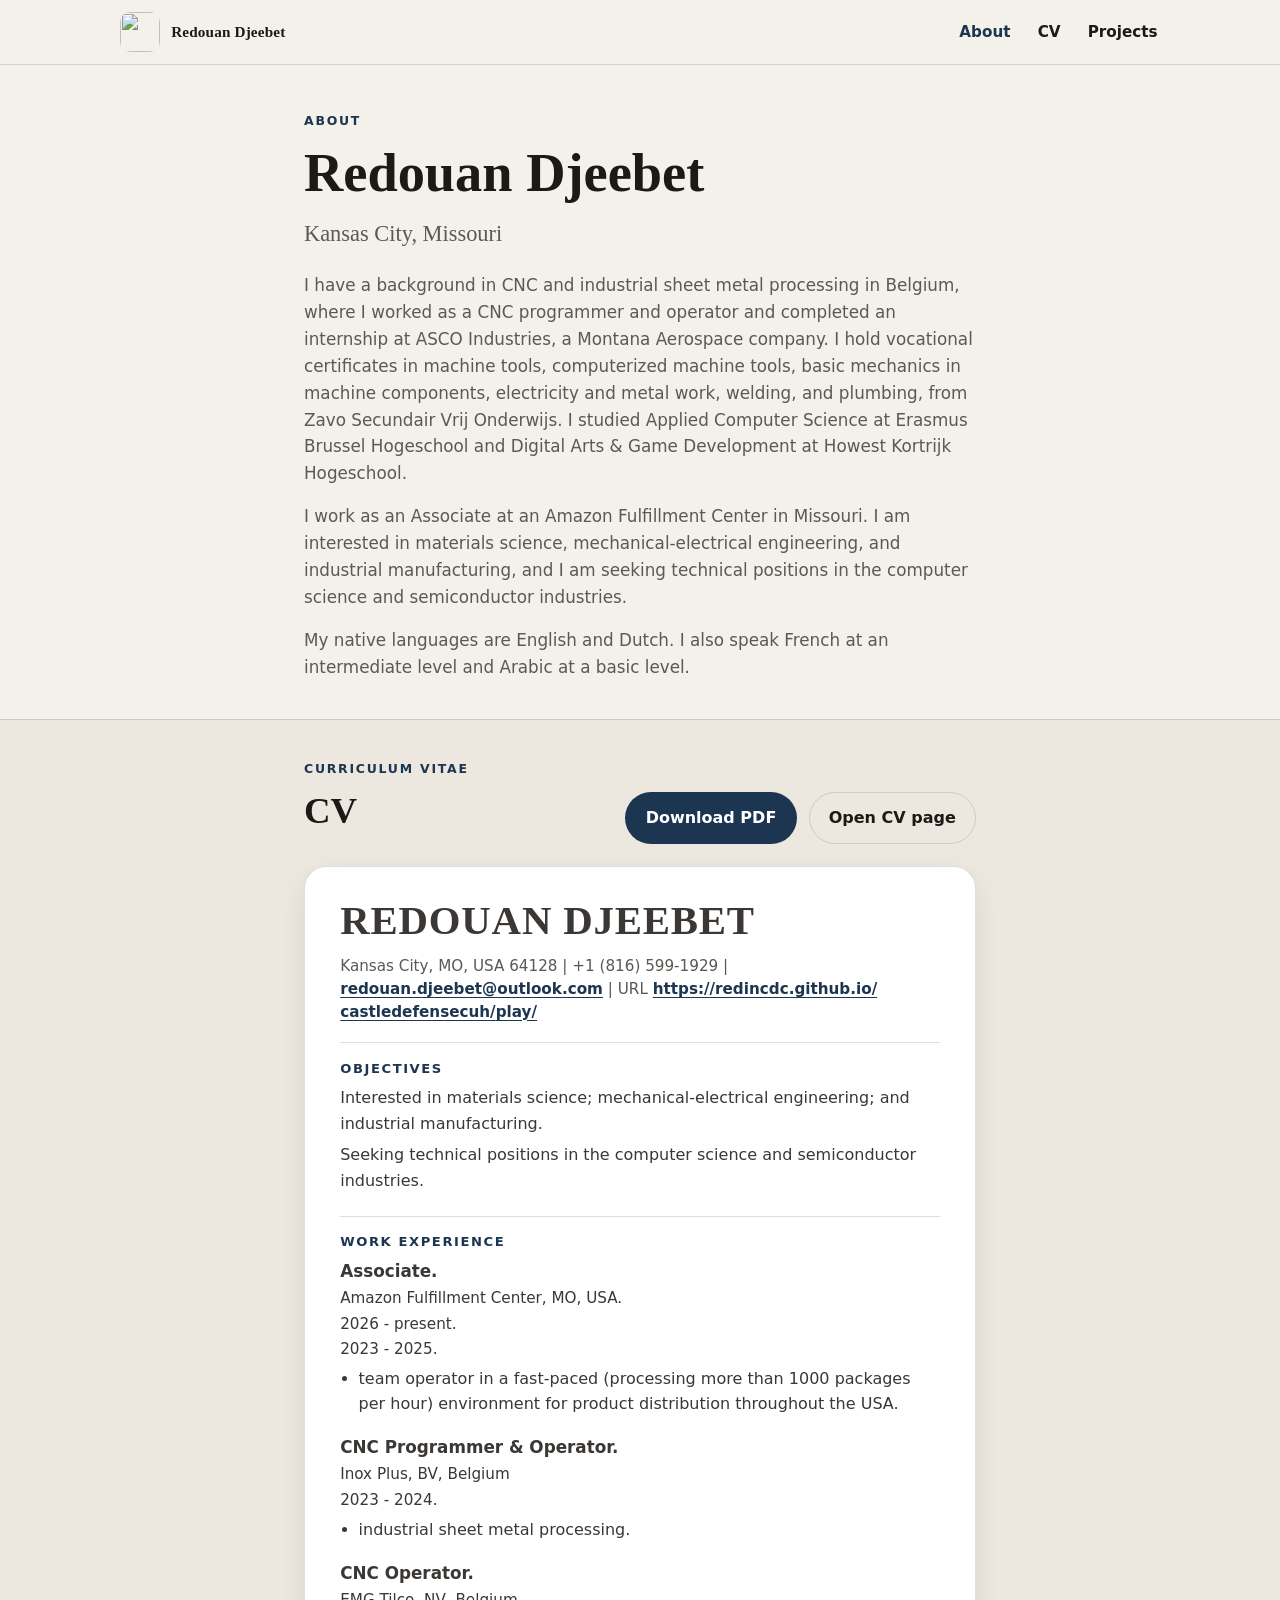
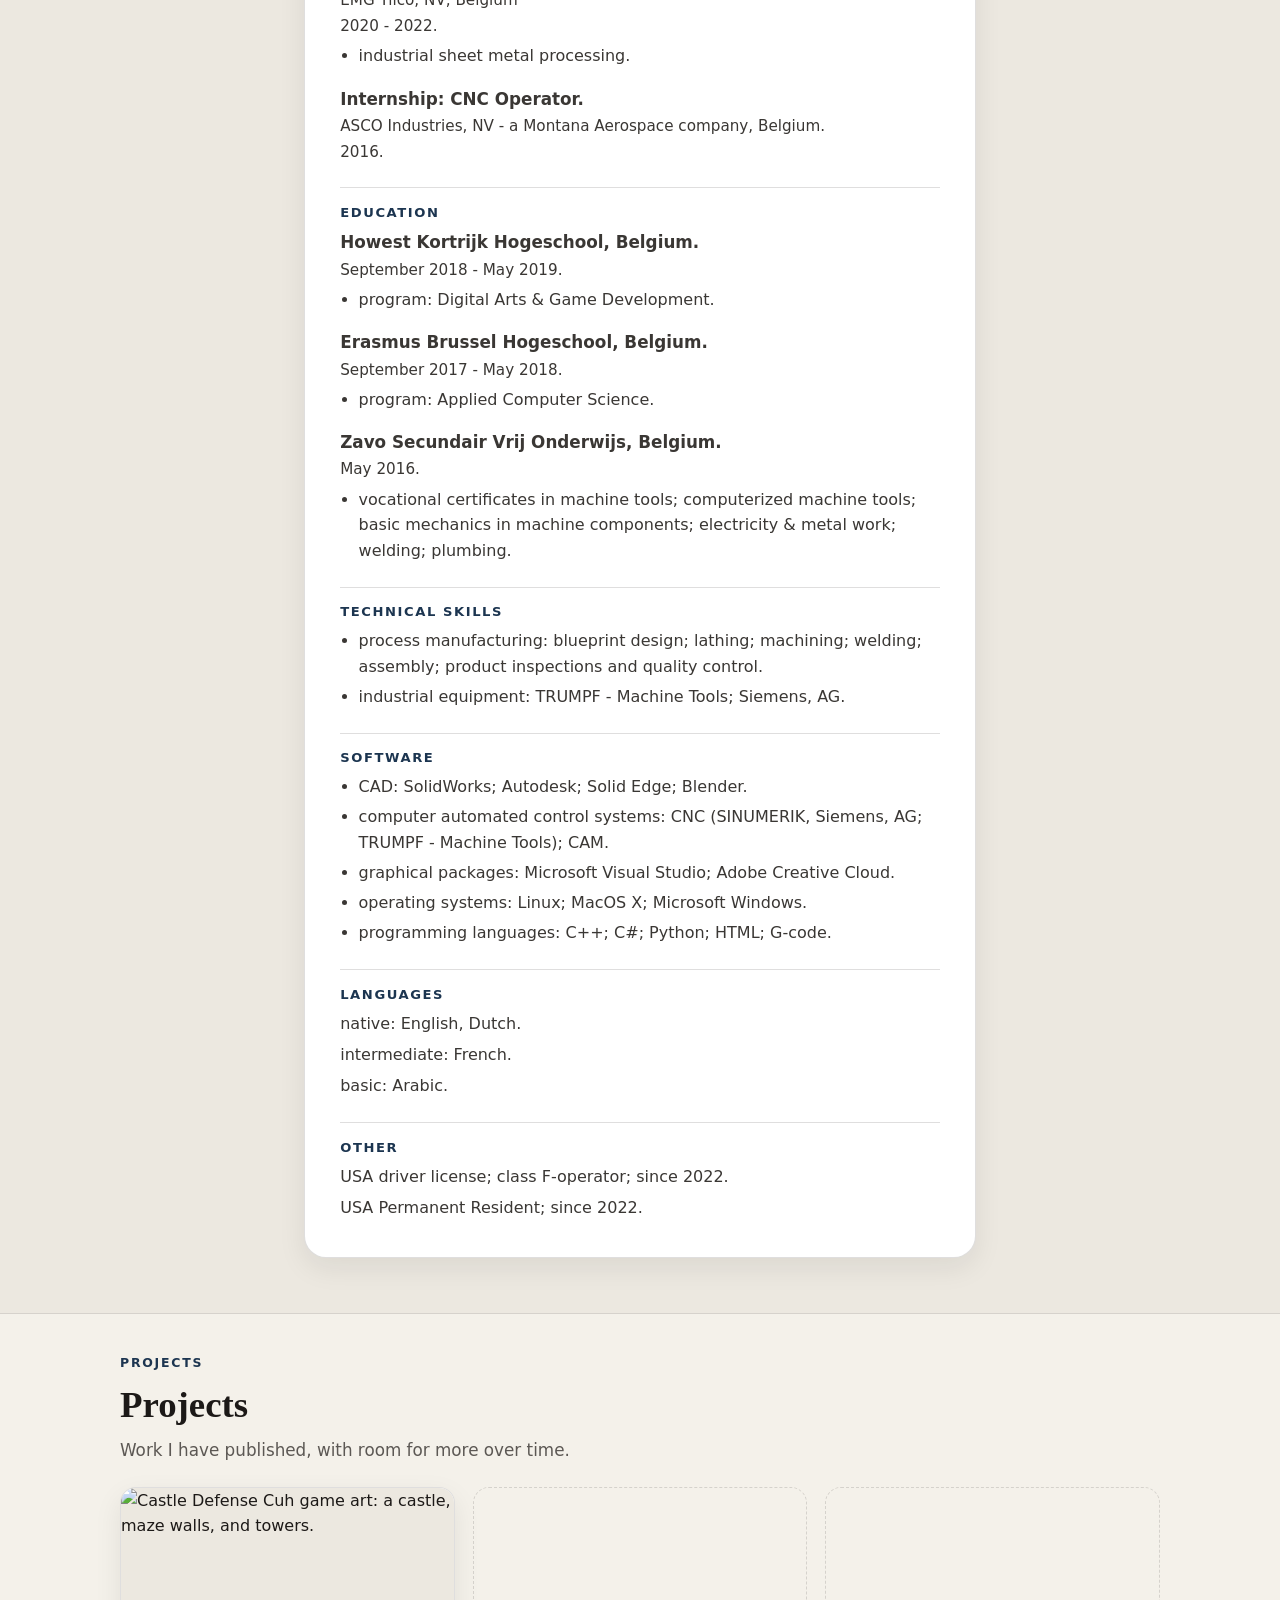
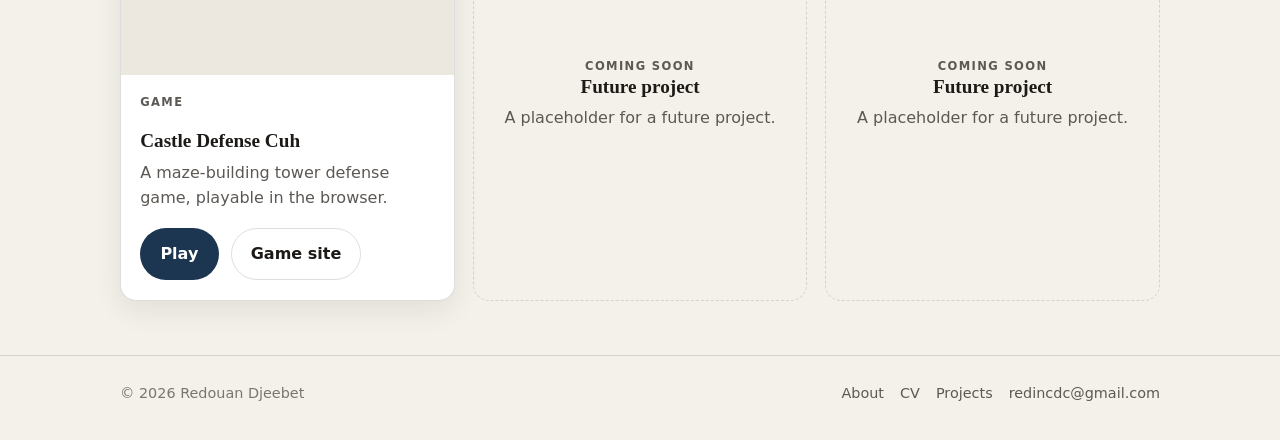
==== index.html @ 06bce322 "Add files via upload" ====
<!DOCTYPE html>
<html lang="en">
<head>
  <meta charset="utf-8">
  <meta name="viewport" content="width=device-width, initial-scale=1, viewport-fit=cover">
  <title>Redouan Djeebet</title>
  <meta name="description" content="The personal site of Redouan Djeebet — about, CV, and projects.">
  <meta name="theme-color" content="#f4f1ea">
  <link rel="icon" href="/favicon.ico" sizes="any">
  <link rel="icon" type="image/png" sizes="32x32" href="/favicon-32.png">
  <link rel="apple-touch-icon" href="/apple-touch-icon.png">
  <meta property="og:title" content="Redouan Djeebet">
  <meta property="og:description" content="The personal site of Redouan Djeebet — about, CV, and projects.">
  <meta property="og:image" content="/assets/og.png">
  <meta property="og:type" content="website">
  <link rel="stylesheet" href="/style.css">
</head>
<body>
  <a class="skip" href="#main">Skip to content</a>
  <header class="site-header">
    <div class="wrap header-inner">
      <a class="brand" href="/">
        <img src="/assets/logo.png" width="40" height="40" alt="">
        <span class="brand-name">Redouan Djeebet</span>
      </a>
      <input type="checkbox" id="nav-toggle" class="nav-toggle" hidden>
      <label for="nav-toggle" class="nav-toggle-btn" aria-label="Menu">Menu</label>
      <nav class="nav" aria-label="Primary">
        <a href="/#about" aria-current="page">About</a>
        <a href="/#cv">CV</a>
        <a href="/projects/">Projects</a>
      </nav>
    </div>
  </header>

  <main id="main">
    <section class="about" id="about">
      <div class="narrow">
        <p class="eyebrow">About</p>
        <h1>Redouan Djeebet</h1>
        <p class="lede">Kansas City, Missouri</p>
        <div class="bio">
          <p>I have a background in CNC and industrial sheet metal processing in Belgium, where I worked as a CNC programmer and operator and completed an internship at ASCO Industries, a Montana Aerospace company. I hold vocational certificates in machine tools, computerized machine tools, basic mechanics in machine components, electricity and metal work, welding, and plumbing, from Zavo Secundair Vrij Onderwijs. I studied Applied Computer Science at Erasmus Brussel Hogeschool and Digital Arts &amp; Game Development at Howest Kortrijk Hogeschool.</p>
          <p>I work as an Associate at an Amazon Fulfillment Center in Missouri. I am interested in materials science, mechanical-electrical engineering, and industrial manufacturing, and I am seeking technical positions in the computer science and semiconductor industries.</p>
          <p>My native languages are English and Dutch. I also speak French at an intermediate level and Arabic at a basic level.</p>
        </div>
      </div>
    </section>

    <section class="cv-home" id="cv">
      <div class="wrap">
        <div class="cv-toolbar">
          <div>
            <p class="eyebrow">Curriculum vitae</p>
            <h2>CV</h2>
          </div>
          <div class="cta-row">
            <a class="btn btn-primary cv-download" href="/cv/Redouan-Djeebet-CV.pdf" download="Redouan-Djeebet-CV.pdf">Download PDF</a>
            <a class="btn btn-ghost" href="/cv/">Open CV page</a>
          </div>
        </div>
        <article class="cv-panel">
                <p class="cv-name">REDOUAN DJEEBET</p>

                <!-- CONTACT: swap this whole #cv-contact block if Red wants only redincdc@gmail.com shown. -->
                <div id="cv-contact">
                  <p>Kansas City, MO, USA 64128 | +1 (816) 599-1929 | <a href="mailto:redouan.djeebet@outlook.com">redouan.djeebet@outlook.com</a> | URL <a href="https://redincdc.github.io/castledefensecuh/play/">https://redincdc.github.io/<wbr>castledefensecuh/<wbr>play/</a></p>
                </div>

                
                <section class="cv-section">
                <h2>Objectives</h2>
                
                <div class="cv-lines">
                  <p>Interested in materials science; mechanical-electrical engineering; and industrial manufacturing.</p>
                  <p>Seeking technical positions in the computer science and semiconductor industries.</p>
                </div>
                </section>

                <section class="cv-section">
                <h2>Work Experience</h2>
                

                <div class="job">
                  <p class="job-title">Associate.</p>
                  <p class="job-place">Amazon Fulfillment Center, MO, USA.</p>
                  <p class="job-dates">2026 - present.
        2023 - 2025.</p>
                  <ul>
                    <li>team operator in a fast-paced (processing more than 1000 packages per hour) environment for product distribution throughout the USA.</li>
                  </ul>
                </div>

                <div class="job">
                  <p class="job-title">CNC Programmer &amp; Operator.</p>
                  <p class="job-place">Inox Plus, BV, Belgium</p>
                  <p class="job-dates">2023 - 2024.</p>
                  <ul>
                    <li>industrial sheet metal processing.</li>
                  </ul>
                </div>

                <div class="job">
                  <p class="job-title">CNC Operator.</p>
                  <p class="job-place">EMG Tilco, NV, Belgium</p>
                  <p class="job-dates">2020 - 2022.</p>
                  <ul>
                    <li>industrial sheet metal processing.</li>
                  </ul>
                </div>

                <div class="job">
                  <p class="job-title">Internship: CNC Operator.</p>
                  <p class="job-place">ASCO Industries, NV - a Montana Aerospace company, Belgium.</p>
                  <p class="job-dates">2016.</p>
                </div>
                </section>

                <section class="cv-section cv-keep">
                <h2>Education</h2>
                

                <div class="job">
                  <p class="job-title">Howest Kortrijk Hogeschool, Belgium.</p>
                  <p class="job-dates">September 2018 - May 2019.</p>
                  <ul>
                    <li>program: Digital Arts &amp; Game Development.</li>
                  </ul>
                </div>

                <div class="job">
                  <p class="job-title">Erasmus Brussel Hogeschool, Belgium.</p>
                  <p class="job-dates">September 2017 - May 2018.</p>
                  <ul>
                    <li>program: Applied Computer Science.</li>
                  </ul>
                </div>

                <div class="job">
                  <p class="job-title">Zavo Secundair Vrij Onderwijs, Belgium.</p>
                  <p class="job-dates">May 2016.</p>
                  <ul>
                    <li>vocational certificates in machine tools; computerized machine tools; basic mechanics in machine components; electricity &amp; metal work; welding; plumbing.</li>
                  </ul>
                </div>
                </section>

                <section class="cv-section">
                <h2>Technical Skills</h2>
                
                <ul>
                  <li>process manufacturing: blueprint design; lathing; machining; welding; assembly; product inspections and quality control.</li>
                  <li>industrial equipment: TRUMPF - Machine Tools; Siemens, AG.</li>
                </ul>
                </section>

                <section class="cv-section">
                <h2>Software</h2>
                
                <ul>
                  <li>CAD: SolidWorks; Autodesk; Solid Edge; Blender.</li>
                  <li>computer automated control systems: CNC (SINUMERIK, Siemens, AG; TRUMPF - Machine Tools); CAM.</li>
                  <li>graphical packages: Microsoft Visual Studio; Adobe Creative Cloud.</li>
                  <li>operating systems: Linux; MacOS X; Microsoft Windows.</li>
                  <li>programming languages: C++; C#; Python; HTML; G-code.</li>
                </ul>
                </section>

                <section class="cv-section">
                <h2>Languages</h2>
                
                <div class="cv-lines">
                  <p>native: English, Dutch.</p>
                  <p>intermediate: French.</p>
                  <p>basic: Arabic.</p>
                </div>
                </section>

                <section class="cv-section">
                <h2>Other</h2>
                
                <div class="cv-lines">
                  <p>USA driver license; class F-operator; since 2022.</p>
                  <p>USA Permanent Resident; since 2022.</p>
                </div>
                </section>
        </article>
      </div>
    </section>

    <section class="projects-band" id="projects">
      <div class="wrap">
        <p class="eyebrow">Projects</p>
        <h2>Projects</h2>
        <p class="section-intro">Work I have published, with room for more over time.</p>
        <div class="project-grid triple">
          <article class="project-card">
            <div class="project-media">
              <img src="/assets/cdc/og-preview.png" alt="Castle Defense Cuh game art: a castle, maze walls, and towers." width="1200" height="630">
            </div>
            <div class="project-body">
              <p class="project-kicker">Game</p>
              <h3>Castle Defense Cuh</h3>
              <p>A maze-building tower defense game, playable in the browser.</p>
              <div class="cta-row">
                <a class="btn btn-primary" href="/castledefensecuh/play/">Play</a>
                <a class="btn btn-ghost" href="/castledefensecuh/">Game site</a>
              </div>
            </div>
          </article>
          <article class="project-card placeholder">
            <p class="project-kicker">Coming soon</p>
            <h3>Future project</h3>
            <p>A placeholder for a future project.</p>
          </article>
          <article class="project-card placeholder">
            <p class="project-kicker">Coming soon</p>
            <h3>Future project</h3>
            <p>A placeholder for a future project.</p>
          </article>
        </div>
      </div>
    </section>
  </main>

  <footer class="site-footer">
    <div class="wrap footer-inner">
      <p>© 2026 Redouan Djeebet</p>
      <div class="footer-links">
        <a href="/#about">About</a>
        <a href="/#cv">CV</a>
        <a href="/projects/">Projects</a>
        <a href="mailto:redincdc@gmail.com">redincdc@gmail.com</a>
      </div>
    </div>
  </footer>
</body>
</html>
---- style.css ----
/* Redouan Djeebet — personal site
   Neutral, professional. No webfonts, no trackers, no third-party requests. */

:root {
  --bg: #f4f1ea;
  --bg-soft: #ece8e0;
  --panel: #ffffff;
  --ink: #1c1917;
  --muted: #5c5854;
  --faint: #7a756f;
  --accent: #1c3550;
  --accent-2: #15283c;
  --line: rgba(28, 25, 23, 0.14);
  --max: 1040px;
  --radius: 16px;
  --shadow: 0 10px 28px rgba(28, 25, 23, 0.08);
  --font: "Segoe UI", system-ui, -apple-system, Roboto, Ubuntu, Cantarell, "Noto Sans", sans-serif;
  --display: Georgia, "Palatino Linotype", Palatino, "Book Antiqua", "Times New Roman", serif;
}

*, *::before, *::after { box-sizing: border-box; }
html { scroll-behavior: smooth; color-scheme: light; }
@media (prefers-reduced-motion: reduce) {
  html { scroll-behavior: auto; }
  *, *::before, *::after { animation: none !important; transition: none !important; }
}

body {
  margin: 0;
  font-family: var(--font);
  background: var(--bg);
  color: var(--ink);
  line-height: 1.6;
  -webkit-font-smoothing: antialiased;
  text-rendering: optimizeLegibility;
  padding-left: env(safe-area-inset-left);
  padding-right: env(safe-area-inset-right);
}

img { max-width: 100%; height: auto; display: block; }
a { color: var(--accent); text-underline-offset: 3px; }
a:hover { color: var(--accent-2); }
:focus-visible { outline: 2px solid var(--accent); outline-offset: 3px; }

.wrap {
  width: min(100% - 2rem, var(--max));
  margin-inline: auto;
}
.narrow { width: min(100% - 2rem, 42rem); margin-inline: auto; }

/* ----- header ----- */
.site-header {
  position: sticky;
  top: 0;
  z-index: 40;
  background: color-mix(in srgb, var(--bg) 88%, transparent);
  backdrop-filter: blur(12px);
  border-bottom: 1px solid var(--line);
  padding-top: env(safe-area-inset-top);
}
.header-inner {
  display: flex;
  align-items: center;
  justify-content: space-between;
  gap: 1rem;
  min-height: 4rem;
}
.brand {
  display: flex;
  align-items: center;
  gap: 0.7rem;
  color: inherit;
  text-decoration: none;
  font-weight: 700;
  letter-spacing: 0.01em;
}
.brand img {
  width: 40px;
  height: 40px;
  border-radius: 10px;
}
.brand-name { font-size: 0.95rem; font-family: var(--display); font-weight: 700; }

.nav-toggle { display: none; }
.nav-toggle-btn {
  display: none;
  align-items: center;
  justify-content: center;
  background: var(--panel);
  color: var(--ink);
  border: 1px solid var(--line);
  border-radius: 10px;
  min-height: 44px;
  min-width: 44px;
  padding: 0.45rem 0.75rem;
  font: inherit;
  font-weight: 600;
  cursor: pointer;
}
.nav {
  display: flex;
  gap: 0.2rem 1.4rem;
  align-items: center;
  flex-wrap: wrap;
}
.nav a {
  color: var(--ink);
  text-decoration: none;
  font-size: 0.95rem;
  font-weight: 600;
  padding: 0.45rem 0.15rem;
}
.nav a:hover,
.nav a[aria-current="page"] { color: var(--accent); }

@media (max-width: 760px) {
  .nav-toggle-btn { display: inline-flex; }
  .nav {
    display: none;
    position: absolute;
    left: 0; right: 0;
    top: 100%;
    flex-direction: column;
    align-items: stretch;
    gap: 0;
    background: var(--bg-soft);
    border-bottom: 1px solid var(--line);
    padding: 0.5rem 1rem 1rem;
  }
  .nav-toggle:checked ~ .nav { display: flex; }
  .nav a {
    padding: 0.85rem 0.2rem;
    border-bottom: 1px solid var(--line);
    min-height: 44px;
    display: flex;
    align-items: center;
  }
  .header-inner { position: relative; }
}

/* ----- typography ----- */
.eyebrow, .section-kicker {
  display: inline-block;
  font-size: 0.78rem;
  font-weight: 700;
  letter-spacing: 0.14em;
  text-transform: uppercase;
  color: var(--accent);
  margin: 0 0 0.7rem;
}
h1, h2 {
  font-family: var(--display);
  font-weight: 700;
  line-height: 1.15;
  margin: 0 0 0.7rem;
}
h1 { font-size: clamp(2.2rem, 6vw, 3.4rem); }
h2 { font-size: clamp(1.7rem, 4vw, 2.3rem); }
.lede {
  font-family: var(--display);
  font-size: clamp(1.15rem, 2.4vw, 1.4rem);
  color: var(--muted);
  margin: 0 0 1.3rem;
}
.bio p, .section-intro, .page-lead {
  color: var(--muted);
  font-size: 1.05rem;
  margin: 0 0 1rem;
  max-width: 42rem;
}
.bio p:last-child { margin-bottom: 0; }

.cta-row {
  display: flex;
  flex-wrap: wrap;
  gap: 0.75rem;
  margin: 0;
}
.btn {
  display: inline-flex;
  align-items: center;
  justify-content: center;
  gap: 0.45rem;
  font: inherit;
  font-weight: 700;
  text-decoration: none;
  border-radius: 999px;
  padding: 0.75rem 1.2rem;
  min-height: 44px;
  border: 1px solid transparent;
  cursor: pointer;
}
.btn-primary { background: var(--accent); color: #fff; }
.btn-primary:hover { background: var(--accent-2); color: #fff; }
.btn-ghost {
  background: transparent;
  color: var(--ink);
  border-color: var(--line);
}
.btn-ghost:hover { border-color: var(--accent); color: var(--accent); }

/* ----- sections ----- */
section { padding: 0; }
.about { padding: 2.6rem 0 2.4rem; }
.cv-home, .projects-band, .page-body { padding: 2.2rem 0 3.4rem; }
.cv-home {
  border-top: 1px solid var(--line);
  background: var(--bg-soft);
}
.projects-band { border-top: 1px solid var(--line); }

/* ----- project cards ----- */
.project-grid {
  display: grid;
  gap: 1.1rem;
  grid-template-columns: 1fr;
  margin-top: 1.4rem;
}
@media (min-width: 760px) {
  .project-grid { grid-template-columns: repeat(2, 1fr); }
  .project-grid.triple { grid-template-columns: repeat(3, 1fr); }
}
.project-card {
  background: var(--panel);
  border: 1px solid var(--line);
  border-radius: var(--radius);
  padding: 0;
  overflow: hidden;
  box-shadow: var(--shadow);
  display: flex;
  flex-direction: column;
  min-width: 0;
}
.project-media img {
  width: 100%;
  aspect-ratio: 16 / 9;
  object-fit: cover;
  background: var(--bg-soft);
}
.project-body { padding: 1.15rem 1.2rem 1.25rem; display: flex; flex-direction: column; flex: 1; }
.project-kicker {
  color: var(--accent);
  font-size: 0.72rem;
  font-weight: 700;
  letter-spacing: 0.12em;
  text-transform: uppercase;
  margin: 0 0 0.35rem;
}
.project-card h3 {
  margin: 0 0 0.45rem;
  font-size: 1.2rem;
  font-family: var(--display);
  line-height: 1.2;
}
.project-card p { margin: 0 0 1.1rem; color: var(--muted); }
.project-card .cta-row { margin-top: auto; }

.project-card.placeholder {
  border-style: dashed;
  background: transparent;
  box-shadow: none;
  min-height: 200px;
  justify-content: center;
  padding: 1.5rem 1.25rem;
  text-align: center;
}
.project-card.placeholder p { margin: 0; }

/* ----- CV ----- */
.cv-toolbar {
  display: flex;
  flex-wrap: wrap;
  align-items: flex-end;
  justify-content: space-between;
  gap: 1rem;
  margin: 0 auto 1.4rem;
  max-width: 42rem;
}
.cv-download { flex: 0 0 auto; }

.cv-panel {
  background: var(--panel);
  border: 1px solid var(--line);
  border-radius: 22px;
  padding: 1.5rem 1.25rem 1.8rem;
  box-shadow: var(--shadow);
  max-width: 42rem;
  margin-inline: auto;
}
@media (min-width: 700px) {
  .cv-panel { padding: 2rem 2.2rem 2.3rem; }
}

.cv-name {
  font-family: var(--display);
  font-size: clamp(1.85rem, 5vw, 2.55rem);
  font-weight: 700;
  letter-spacing: 0.02em;
  line-height: 1.1;
  margin: 0 0 0.7rem;
  color: var(--ink);
}

/* Single block — swap this whole #cv-contact region if Red wants only redincdc@gmail.com shown. */
#cv-contact {
  margin: 0 0 0.2rem;
  padding-bottom: 1.15rem;
  border-bottom: 1px solid var(--line);
}
#cv-contact p {
  margin: 0;
  color: var(--muted);
  font-size: 0.95rem;
  overflow-wrap: break-word;
  line-height: 1.5;
}
#cv-contact a { font-weight: 600; }

.cv-panel h2 {
  font-size: 0.82rem;
  letter-spacing: 0.12em;
  text-transform: uppercase;
  color: var(--accent);
  font-family: var(--font);
  font-weight: 700;
  margin: 1.45rem 0 0.55rem;
  padding-top: 1.05rem;
  border-top: 1px solid var(--line);
}
.cv-section { padding: 0; }
.cv-panel .cv-section:first-of-type h2 {
  border-top: 0;
  margin-top: 1.15rem;
  padding-top: 0;
}
.cv-panel p, .cv-panel li { color: #3a3734; }
.cv-panel ul {
  padding-left: 1.15rem;
  margin: 0.3rem 0 0;
}
.cv-panel li { margin: 0.28rem 0; }

.cv-lines p { margin: 0 0 0.35rem; }
.cv-lines p:last-child { margin-bottom: 0; }

.job { margin: 0 0 1.05rem; }
.job:last-child { margin-bottom: 0; }
.job-title {
  margin: 0;
  font-size: 1.05rem;
  font-weight: 700;
  color: var(--ink);
  font-family: var(--font);
}
.job-place, .job-dates {
  color: var(--muted);
  margin: 0.1rem 0 0;
  font-size: 0.95rem;
}
.job-dates { white-space: pre-line; }

/* ----- 404 / misc ----- */
.simple-page {
  padding: 4rem 0 5rem;
  text-align: center;
}
.simple-page h1 { margin-bottom: 0.6rem; }
.simple-page p { color: var(--muted); margin: 0 auto 1.4rem; max-width: 28rem; }
.simple-page .cta-row { justify-content: center; }

.page-body h1 {
  font-family: var(--display);
  font-size: clamp(2rem, 5vw, 3rem);
  margin: 0 0 0.4rem;
}

/* ----- footer ----- */
.site-footer {
  border-top: 1px solid var(--line);
  padding: 1.6rem 0 calc(2.2rem + env(safe-area-inset-bottom));
  color: var(--faint);
  font-size: 0.9rem;
}
.footer-inner {
  display: flex;
  flex-wrap: wrap;
  gap: 0.6rem 1.4rem;
  justify-content: space-between;
  align-items: center;
}
.footer-inner p { margin: 0; }
.footer-links { display: flex; gap: 1rem; flex-wrap: wrap; }
.footer-links a { color: var(--muted); text-decoration: none; }
.footer-links a:hover { color: var(--accent); }

.skip {
  position: absolute;
  left: -999px;
  top: 0;
  background: var(--accent);
  color: #fff;
  padding: 0.5rem 0.8rem;
  z-index: 100;
}
.skip:focus { left: 0.5rem; top: 0.5rem; }

@page { size: letter; margin: 0.6in; }

@media print {
  html, body { background: #fff; color: #111; }
  .site-header, .site-footer, .skip, .cv-toolbar, .nav-toggle-btn, .about, .projects-band { display: none !important; }
  .cv-home, .page-body { padding: 0; background: #fff; border: 0; }
  .wrap, .narrow { width: 100%; }
  .cv-panel {
    box-shadow: none;
    border: 0;
    border-radius: 0;
    background: #fff;
    color: #111;
    max-width: none;
    padding: 0;
  }
  .cv-name { color: #111; font-size: 22pt; margin-bottom: 8pt; }
  #cv-contact {
    border-bottom: 1px solid #222;
    padding-bottom: 8pt;
    margin-bottom: 2pt;
  }
  #cv-contact p,
  .cv-panel p,
  .cv-panel li,
  .job-place,
  .job-dates { color: #222; }
  .cv-panel h2 {
    color: #111;
    border-top: 1px solid #222;
    font-size: 10pt;
    margin: 11pt 0 5pt;
    padding-top: 8pt;
    letter-spacing: 0.08em;
    break-after: avoid;
  }
  .cv-section { padding: 0; }
  .cv-panel .cv-section:first-of-type h2 {
    border-top: 0;
    margin-top: 10pt;
    padding-top: 0;
  }
  .job { margin-bottom: 7pt; break-inside: avoid; }
  .cv-keep { break-inside: avoid; }
  .job-title { color: #111; font-size: 11.5pt; }
  a { color: #111; text-decoration: none; }
  #cv-contact a { text-decoration: underline; text-underline-offset: 2px; }
  * { box-shadow: none !important; text-shadow: none !important; print-color-adjust: exact; -webkit-print-color-adjust: exact; }
}
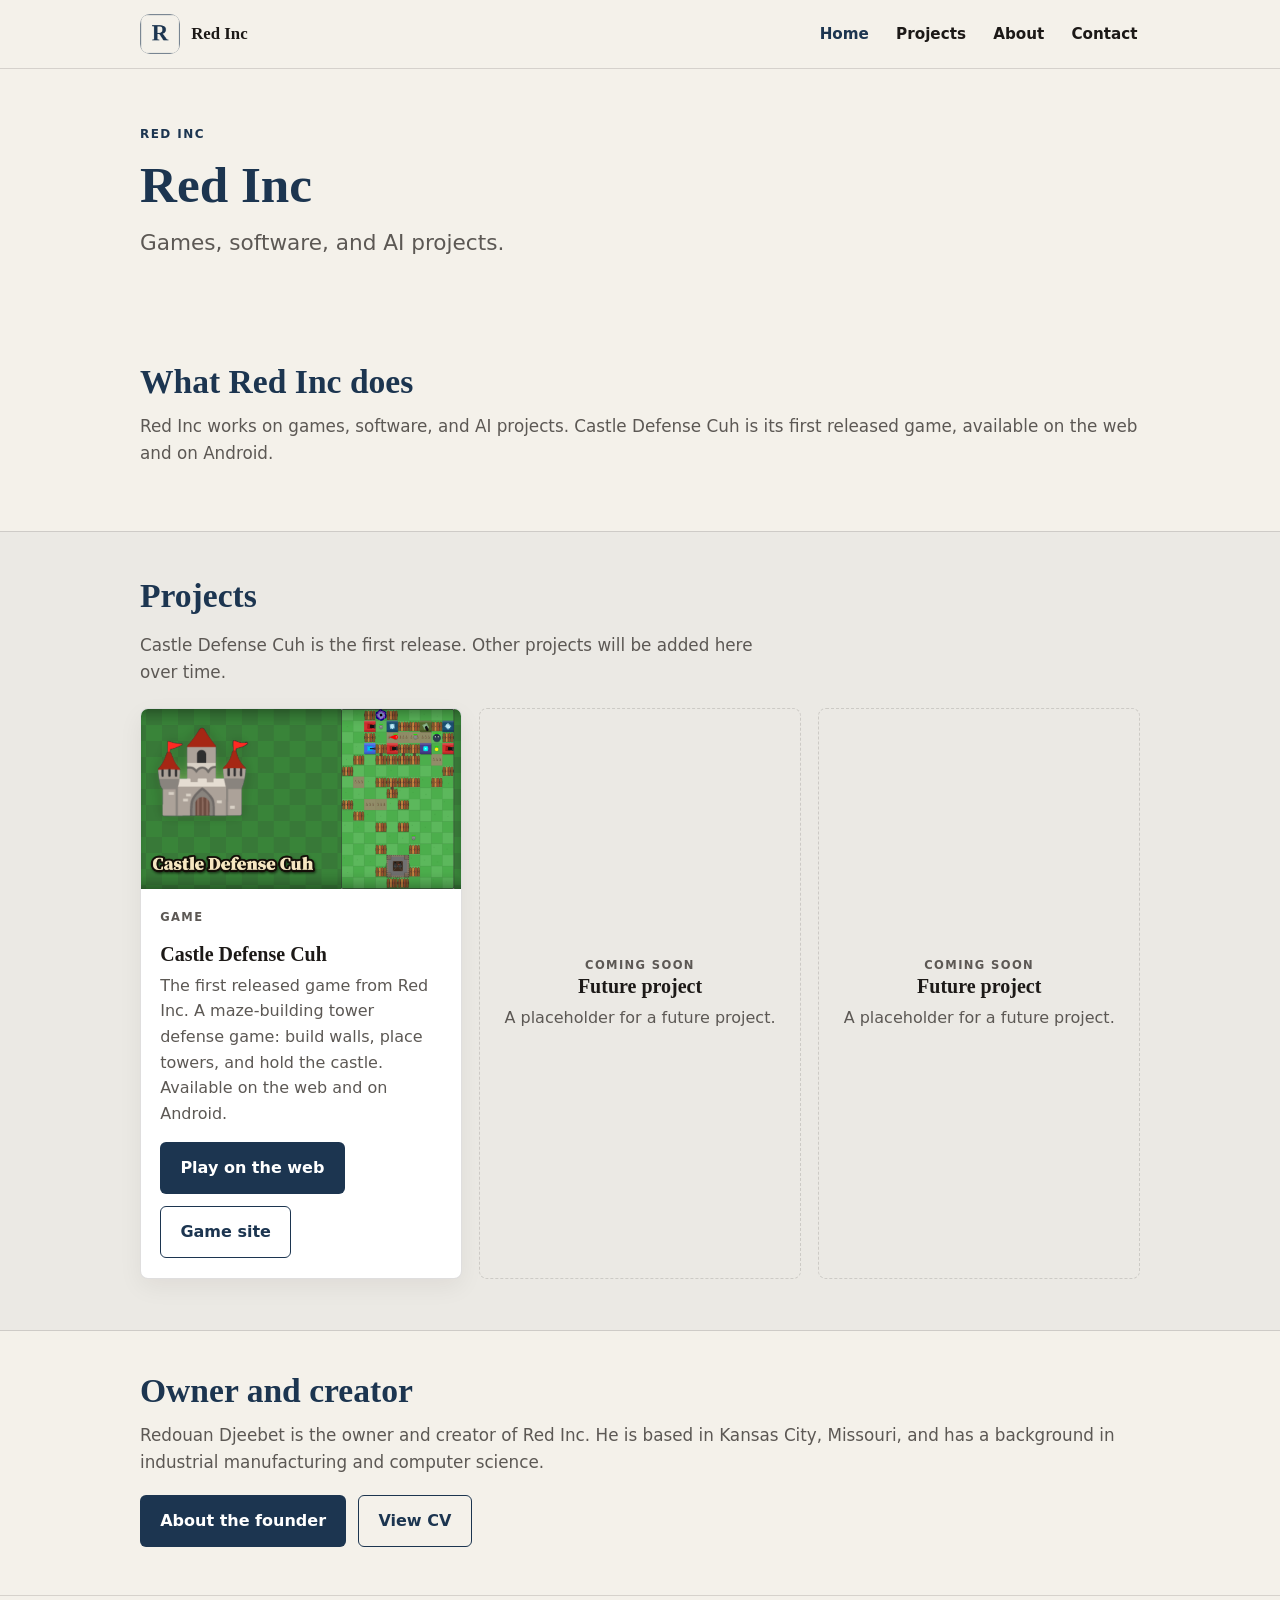
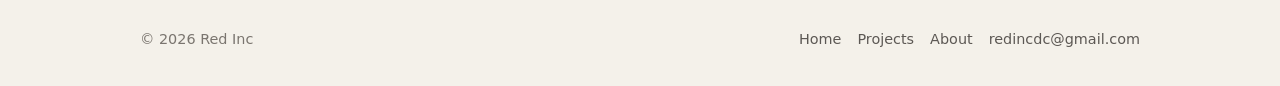
==== commit 2a34efc7: "Add files via upload" ====
--- a/index.html
+++ b/index.html
@@ -3,14 +3,14 @@
 <head>
   <meta charset="utf-8">
   <meta name="viewport" content="width=device-width, initial-scale=1, viewport-fit=cover">
-  <title>Redouan Djeebet</title>
-  <meta name="description" content="The personal site of Redouan Djeebet — about, CV, and projects.">
+  <title>Red Inc</title>
+  <meta name="description" content="Red Inc works on games, software, and AI projects. Castle Defense Cuh is its first released game.">
   <meta name="theme-color" content="#f4f1ea">
   <link rel="icon" href="/favicon.ico" sizes="any">
   <link rel="icon" type="image/png" sizes="32x32" href="/favicon-32.png">
   <link rel="apple-touch-icon" href="/apple-touch-icon.png">
-  <meta property="og:title" content="Redouan Djeebet">
-  <meta property="og:description" content="The personal site of Redouan Djeebet — about, CV, and projects.">
+  <meta property="og:title" content="Red Inc">
+  <meta property="og:description" content="Red Inc works on games, software, and AI projects. Castle Defense Cuh is its first released game.">
   <meta property="og:image" content="/assets/og.png">
   <meta property="og:type" content="website">
   <link rel="stylesheet" href="/style.css">
@@ -21,189 +21,50 @@
     <div class="wrap header-inner">
       <a class="brand" href="/">
         <img src="/assets/logo.png" width="40" height="40" alt="">
-        <span class="brand-name">Redouan Djeebet</span>
+        <span class="brand-name">Red Inc</span>
       </a>
-      <input type="checkbox" id="nav-toggle" class="nav-toggle" hidden>
+      <input type="checkbox" id="nav-toggle" class="nav-toggle">
       <label for="nav-toggle" class="nav-toggle-btn" aria-label="Menu">Menu</label>
       <nav class="nav" aria-label="Primary">
-        <a href="/#about" aria-current="page">About</a>
-        <a href="/#cv">CV</a>
+        <a href="/" aria-current="page">Home</a>
         <a href="/projects/">Projects</a>
+        <a href="/about/">About</a>
+        <a href="mailto:redincdc@gmail.com">Contact</a>
       </nav>
     </div>
   </header>
 
   <main id="main">
-    <section class="about" id="about">
-      <div class="narrow">
-        <p class="eyebrow">About</p>
-        <h1>Redouan Djeebet</h1>
-        <p class="lede">Kansas City, Missouri</p>
-        <div class="bio">
-          <p>I have a background in CNC and industrial sheet metal processing in Belgium, where I worked as a CNC programmer and operator and completed an internship at ASCO Industries, a Montana Aerospace company. I hold vocational certificates in machine tools, computerized machine tools, basic mechanics in machine components, electricity and metal work, welding, and plumbing, from Zavo Secundair Vrij Onderwijs. I studied Applied Computer Science at Erasmus Brussel Hogeschool and Digital Arts &amp; Game Development at Howest Kortrijk Hogeschool.</p>
-          <p>I work as an Associate at an Amazon Fulfillment Center in Missouri. I am interested in materials science, mechanical-electrical engineering, and industrial manufacturing, and I am seeking technical positions in the computer science and semiconductor industries.</p>
-          <p>My native languages are English and Dutch. I also speak French at an intermediate level and Arabic at a basic level.</p>
-        </div>
+    <section class="hero">
+      <div class="wrap">
+        <p class="eyebrow">Red Inc</p>
+        <h1>Red Inc</h1>
+        <p class="subtitle">Games, software, and AI projects.</p>
       </div>
     </section>
 
-    <section class="cv-home" id="cv">
+    <section class="what-we-do" id="work">
       <div class="wrap">
-        <div class="cv-toolbar">
-          <div>
-            <p class="eyebrow">Curriculum vitae</p>
-            <h2>CV</h2>
-          </div>
-          <div class="cta-row">
-            <a class="btn btn-primary cv-download" href="/cv/Redouan-Djeebet-CV.pdf" download="Redouan-Djeebet-CV.pdf">Download PDF</a>
-            <a class="btn btn-ghost" href="/cv/">Open CV page</a>
-          </div>
-        </div>
-        <article class="cv-panel">
-                <p class="cv-name">REDOUAN DJEEBET</p>
-
-                <!-- CONTACT: swap this whole #cv-contact block if Red wants only redincdc@gmail.com shown. -->
-                <div id="cv-contact">
-                  <p>Kansas City, MO, USA 64128 | +1 (816) 599-1929 | <a href="mailto:redouan.djeebet@outlook.com">redouan.djeebet@outlook.com</a> | URL <a href="https://redincdc.github.io/castledefensecuh/play/">https://redincdc.github.io/<wbr>castledefensecuh/<wbr>play/</a></p>
-                </div>
-
-                
-                <section class="cv-section">
-                <h2>Objectives</h2>
-                
-                <div class="cv-lines">
-                  <p>Interested in materials science; mechanical-electrical engineering; and industrial manufacturing.</p>
-                  <p>Seeking technical positions in the computer science and semiconductor industries.</p>
-                </div>
-                </section>
-
-                <section class="cv-section">
-                <h2>Work Experience</h2>
-                
-
-                <div class="job">
-                  <p class="job-title">Associate.</p>
-                  <p class="job-place">Amazon Fulfillment Center, MO, USA.</p>
-                  <p class="job-dates">2026 - present.
-        2023 - 2025.</p>
-                  <ul>
-                    <li>team operator in a fast-paced (processing more than 1000 packages per hour) environment for product distribution throughout the USA.</li>
-                  </ul>
-                </div>
-
-                <div class="job">
-                  <p class="job-title">CNC Programmer &amp; Operator.</p>
-                  <p class="job-place">Inox Plus, BV, Belgium</p>
-                  <p class="job-dates">2023 - 2024.</p>
-                  <ul>
-                    <li>industrial sheet metal processing.</li>
-                  </ul>
-                </div>
-
-                <div class="job">
-                  <p class="job-title">CNC Operator.</p>
-                  <p class="job-place">EMG Tilco, NV, Belgium</p>
-                  <p class="job-dates">2020 - 2022.</p>
-                  <ul>
-                    <li>industrial sheet metal processing.</li>
-                  </ul>
-                </div>
-
-                <div class="job">
-                  <p class="job-title">Internship: CNC Operator.</p>
-                  <p class="job-place">ASCO Industries, NV - a Montana Aerospace company, Belgium.</p>
-                  <p class="job-dates">2016.</p>
-                </div>
-                </section>
-
-                <section class="cv-section cv-keep">
-                <h2>Education</h2>
-                
-
-                <div class="job">
-                  <p class="job-title">Howest Kortrijk Hogeschool, Belgium.</p>
-                  <p class="job-dates">September 2018 - May 2019.</p>
-                  <ul>
-                    <li>program: Digital Arts &amp; Game Development.</li>
-                  </ul>
-                </div>
-
-                <div class="job">
-                  <p class="job-title">Erasmus Brussel Hogeschool, Belgium.</p>
-                  <p class="job-dates">September 2017 - May 2018.</p>
-                  <ul>
-                    <li>program: Applied Computer Science.</li>
-                  </ul>
-                </div>
-
-                <div class="job">
-                  <p class="job-title">Zavo Secundair Vrij Onderwijs, Belgium.</p>
-                  <p class="job-dates">May 2016.</p>
-                  <ul>
-                    <li>vocational certificates in machine tools; computerized machine tools; basic mechanics in machine components; electricity &amp; metal work; welding; plumbing.</li>
-                  </ul>
-                </div>
-                </section>
-
-                <section class="cv-section">
-                <h2>Technical Skills</h2>
-                
-                <ul>
-                  <li>process manufacturing: blueprint design; lathing; machining; welding; assembly; product inspections and quality control.</li>
-                  <li>industrial equipment: TRUMPF - Machine Tools; Siemens, AG.</li>
-                </ul>
-                </section>
-
-                <section class="cv-section">
-                <h2>Software</h2>
-                
-                <ul>
-                  <li>CAD: SolidWorks; Autodesk; Solid Edge; Blender.</li>
-                  <li>computer automated control systems: CNC (SINUMERIK, Siemens, AG; TRUMPF - Machine Tools); CAM.</li>
-                  <li>graphical packages: Microsoft Visual Studio; Adobe Creative Cloud.</li>
-                  <li>operating systems: Linux; MacOS X; Microsoft Windows.</li>
-                  <li>programming languages: C++; C#; Python; HTML; G-code.</li>
-                </ul>
-                </section>
-
-                <section class="cv-section">
-                <h2>Languages</h2>
-                
-                <div class="cv-lines">
-                  <p>native: English, Dutch.</p>
-                  <p>intermediate: French.</p>
-                  <p>basic: Arabic.</p>
-                </div>
-                </section>
-
-                <section class="cv-section">
-                <h2>Other</h2>
-                
-                <div class="cv-lines">
-                  <p>USA driver license; class F-operator; since 2022.</p>
-                  <p>USA Permanent Resident; since 2022.</p>
-                </div>
-                </section>
-        </article>
+        <h2>What Red Inc does</h2>
+        <p>Red Inc works on games, software, and AI projects. Castle Defense Cuh is its first released game, available on the web and on Android.</p>
       </div>
     </section>
 
     <section class="projects-band" id="projects">
       <div class="wrap">
-        <p class="eyebrow">Projects</p>
         <h2>Projects</h2>
-        <p class="section-intro">Work I have published, with room for more over time.</p>
-        <div class="project-grid triple">
+        <p class="section-intro">Castle Defense Cuh is the first release. Other projects will be added here over time.</p>
+        <div class="project-grid">
           <article class="project-card">
             <div class="project-media">
-              <img src="/assets/cdc/og-preview.png" alt="Castle Defense Cuh game art: a castle, maze walls, and towers." width="1200" height="630">
+              <img src="/assets/cdc/og-preview.png" alt="Castle Defense Cuh: a castle, maze walls, and towers." width="1200" height="630">
             </div>
             <div class="project-body">
               <p class="project-kicker">Game</p>
               <h3>Castle Defense Cuh</h3>
-              <p>A maze-building tower defense game, playable in the browser.</p>
+              <p>The first released game from Red Inc. A maze-building tower defense game: build walls, place towers, and hold the castle. Available on the web and on Android.</p>
               <div class="cta-row">
-                <a class="btn btn-primary" href="/castledefensecuh/play/">Play</a>
+                <a class="btn btn-primary" href="/castledefensecuh/play/">Play on the web</a>
                 <a class="btn btn-ghost" href="/castledefensecuh/">Game site</a>
               </div>
             </div>
@@ -221,15 +82,28 @@
         </div>
       </div>
     </section>
+
+    <section class="founder-band" id="founder">
+      <div class="wrap">
+        <h2>Owner and creator</h2>
+        <div class="founder-blurb">
+          <p>Redouan Djeebet is the owner and creator of Red Inc. He is based in Kansas City, Missouri, and has a background in industrial manufacturing and computer science.</p>
+        </div>
+        <div class="cta-row">
+          <a class="btn btn-primary" href="/about/">About the founder</a>
+          <a class="btn btn-ghost" href="/cv/">View CV</a>
+        </div>
+      </div>
+    </section>
   </main>
 
   <footer class="site-footer">
     <div class="wrap footer-inner">
-      <p>© 2026 Redouan Djeebet</p>
+      <p>© 2026 Red Inc</p>
       <div class="footer-links">
-        <a href="/#about">About</a>
-        <a href="/#cv">CV</a>
+        <a href="/">Home</a>
         <a href="/projects/">Projects</a>
+        <a href="/about/">About</a>
         <a href="mailto:redincdc@gmail.com">redincdc@gmail.com</a>
       </div>
     </div>
--- a/style.css
+++ b/style.css
@@ -1,5 +1,5 @@
-/* Redouan Djeebet — personal site
-   Neutral, professional. No webfonts, no trackers, no third-party requests. */
+/* Red Inc — company site
+   Clean, corporate. No webfonts, no trackers, no third-party requests. */
 
 :root {
   --bg: #f4f1ea;
@@ -11,9 +11,9 @@
   --accent: #1c3550;
   --accent-2: #15283c;
   --line: rgba(28, 25, 23, 0.14);
-  --max: 1040px;
-  --radius: 16px;
-  --shadow: 0 10px 28px rgba(28, 25, 23, 0.08);
+  --max: 1000px;
+  --radius: 8px;
+  --shadow: 0 8px 24px rgba(28, 25, 23, 0.06);
   --font: "Segoe UI", system-ui, -apple-system, Roboto, Ubuntu, Cantarell, "Noto Sans", sans-serif;
   --display: Georgia, "Palatino Linotype", Palatino, "Book Antiqua", "Times New Roman", serif;
 }
@@ -42,18 +42,17 @@
 a:hover { color: var(--accent-2); }
 :focus-visible { outline: 2px solid var(--accent); outline-offset: 3px; }
 
-.wrap {
-  width: min(100% - 2rem, var(--max));
+.wrap, .container {
+  width: min(100% - 2.5rem, var(--max));
   margin-inline: auto;
 }
-.narrow { width: min(100% - 2rem, 42rem); margin-inline: auto; }
 
 /* ----- header ----- */
 .site-header {
   position: sticky;
   top: 0;
   z-index: 40;
-  background: color-mix(in srgb, var(--bg) 88%, transparent);
+  background: color-mix(in srgb, var(--bg) 90%, transparent);
   backdrop-filter: blur(12px);
   border-bottom: 1px solid var(--line);
   padding-top: env(safe-area-inset-top);
@@ -63,7 +62,7 @@
   align-items: center;
   justify-content: space-between;
   gap: 1rem;
-  min-height: 4rem;
+  min-height: 4.25rem;
 }
 .brand {
   display: flex;
@@ -71,17 +70,18 @@
   gap: 0.7rem;
   color: inherit;
   text-decoration: none;
-  font-weight: 700;
-  letter-spacing: 0.01em;
-}
-.brand img {
+  font-family: var(--display);
+  font-weight: 700;
+  font-size: 1.1rem;
+}
+.brand img, .logo {
   width: 40px;
   height: 40px;
   border-radius: 10px;
 }
-.brand-name { font-size: 0.95rem; font-family: var(--display); font-weight: 700; }
-
-.nav-toggle { display: none; }
+.brand-name { font-size: 1.05rem; }
+
+.nav-toggle { position: absolute; opacity: 0; pointer-events: none; width: 0; height: 0; }
 .nav-toggle-btn {
   display: none;
   align-items: center;
@@ -123,9 +123,9 @@
     flex-direction: column;
     align-items: stretch;
     gap: 0;
-    background: var(--bg-soft);
+    background: var(--bg);
     border-bottom: 1px solid var(--line);
-    padding: 0.5rem 1rem 1rem;
+    padding: 0.5rem 1.25rem 1rem;
   }
   .nav-toggle:checked ~ .nav { display: flex; }
   .nav a {
@@ -138,43 +138,51 @@
   .header-inner { position: relative; }
 }
 
-/* ----- typography ----- */
-.eyebrow, .section-kicker {
+/* ----- typography / sections ----- */
+.eyebrow, .section-kicker, .tag {
   display: inline-block;
-  font-size: 0.78rem;
-  font-weight: 700;
-  letter-spacing: 0.14em;
+  font-size: 0.75rem;
+  font-weight: 700;
+  letter-spacing: 0.12em;
   text-transform: uppercase;
   color: var(--accent);
   margin: 0 0 0.7rem;
 }
-h1, h2 {
+h1, h2, h3 {
   font-family: var(--display);
   font-weight: 700;
+  color: var(--accent);
   line-height: 1.15;
   margin: 0 0 0.7rem;
 }
-h1 { font-size: clamp(2.2rem, 6vw, 3.4rem); }
-h2 { font-size: clamp(1.7rem, 4vw, 2.3rem); }
-.lede {
-  font-family: var(--display);
-  font-size: clamp(1.15rem, 2.4vw, 1.4rem);
+h1 { font-size: clamp(2.2rem, 6vw, 3.2rem); }
+h2 { font-size: clamp(1.6rem, 3.5vw, 2.1rem); }
+h3 { font-size: 1.25rem; color: var(--ink); }
+.subtitle, .lede {
+  font-size: clamp(1.15rem, 2.4vw, 1.35rem);
   color: var(--muted);
-  margin: 0 0 1.3rem;
-}
-.bio p, .section-intro, .page-lead {
-  color: var(--muted);
-  font-size: 1.05rem;
-  margin: 0 0 1rem;
-  max-width: 42rem;
-}
-.bio p:last-child { margin-bottom: 0; }
+  margin: 0 0 1.25rem;
+  max-width: 38rem;
+}
+.prose, .section-intro, .page-lead { max-width: 40rem; color: var(--muted); font-size: 1.05rem; }
+.prose p, .what-we-do p, .founder-blurb p { color: var(--muted); font-size: 1.05rem; margin: 0 0 1rem; }
+.prose p:last-child { margin-bottom: 0; }
+.prose h2 { font-size: 1.15rem; margin: 1.8rem 0 0.5rem; color: var(--accent); }
+
+.hero { padding: 3.2rem 0 2.6rem; }
+.what-we-do, .founder-band, .page-body, .projects-band { padding: 2.6rem 0 3rem; }
+.projects-band, .band {
+  background: color-mix(in srgb, var(--accent) 4%, var(--bg));
+  border-top: 1px solid var(--line);
+  border-bottom: 1px solid var(--line);
+  padding: 2.8rem 0 3.2rem;
+}
 
 .cta-row {
   display: flex;
   flex-wrap: wrap;
   gap: 0.75rem;
-  margin: 0;
+  margin-top: 1.2rem;
 }
 .btn {
   display: inline-flex;
@@ -184,30 +192,20 @@
   font: inherit;
   font-weight: 700;
   text-decoration: none;
-  border-radius: 999px;
+  border-radius: 6px;
   padding: 0.75rem 1.2rem;
   min-height: 44px;
   border: 1px solid transparent;
   cursor: pointer;
 }
-.btn-primary { background: var(--accent); color: #fff; }
-.btn-primary:hover { background: var(--accent-2); color: #fff; }
-.btn-ghost {
+.btn-primary, .btn { background: var(--accent); color: #fff; }
+.btn-primary:hover, .btn:hover { background: var(--accent-2); color: #fff; }
+.btn-ghost, .btn-outline {
   background: transparent;
-  color: var(--ink);
-  border-color: var(--line);
-}
-.btn-ghost:hover { border-color: var(--accent); color: var(--accent); }
-
-/* ----- sections ----- */
-section { padding: 0; }
-.about { padding: 2.6rem 0 2.4rem; }
-.cv-home, .projects-band, .page-body { padding: 2.2rem 0 3.4rem; }
-.cv-home {
-  border-top: 1px solid var(--line);
-  background: var(--bg-soft);
-}
-.projects-band { border-top: 1px solid var(--line); }
+  color: var(--accent);
+  border-color: var(--accent);
+}
+.btn-ghost:hover, .btn-outline:hover { background: var(--accent); color: #fff; }
 
 /* ----- project cards ----- */
 .project-grid {
@@ -217,8 +215,7 @@
   margin-top: 1.4rem;
 }
 @media (min-width: 760px) {
-  .project-grid { grid-template-columns: repeat(2, 1fr); }
-  .project-grid.triple { grid-template-columns: repeat(3, 1fr); }
+  .project-grid { grid-template-columns: repeat(3, 1fr); }
 }
 .project-card {
   background: var(--panel);
@@ -237,7 +234,7 @@
   object-fit: cover;
   background: var(--bg-soft);
 }
-.project-body { padding: 1.15rem 1.2rem 1.25rem; display: flex; flex-direction: column; flex: 1; }
+.project-body { padding: 1.2rem 1.2rem 1.25rem; display: flex; flex-direction: column; flex: 1; }
 .project-kicker {
   color: var(--accent);
   font-size: 0.72rem;
@@ -246,15 +243,9 @@
   text-transform: uppercase;
   margin: 0 0 0.35rem;
 }
-.project-card h3 {
-  margin: 0 0 0.45rem;
-  font-size: 1.2rem;
-  font-family: var(--display);
-  line-height: 1.2;
-}
-.project-card p { margin: 0 0 1.1rem; color: var(--muted); }
-.project-card .cta-row { margin-top: auto; }
-
+.project-card h3 { margin: 0 0 0.45rem; }
+.project-card p { margin: 0 0 1rem; color: var(--muted); }
+.project-card .cta-row { margin-top: auto; margin-bottom: 0; }
 .project-card.placeholder {
   border-style: dashed;
   background: transparent;
@@ -266,7 +257,7 @@
 }
 .project-card.placeholder p { margin: 0; }
 
-/* ----- CV ----- */
+/* ----- CV (unchanged document styles) ----- */
 .cv-toolbar {
   display: flex;
   flex-wrap: wrap;
@@ -277,11 +268,10 @@
   max-width: 42rem;
 }
 .cv-download { flex: 0 0 auto; }
-
 .cv-panel {
   background: var(--panel);
   border: 1px solid var(--line);
-  border-radius: 22px;
+  border-radius: 16px;
   padding: 1.5rem 1.25rem 1.8rem;
   box-shadow: var(--shadow);
   max-width: 42rem;
@@ -290,7 +280,6 @@
 @media (min-width: 700px) {
   .cv-panel { padding: 2rem 2.2rem 2.3rem; }
 }
-
 .cv-name {
   font-family: var(--display);
   font-size: clamp(1.85rem, 5vw, 2.55rem);
@@ -300,8 +289,6 @@
   margin: 0 0 0.7rem;
   color: var(--ink);
 }
-
-/* Single block — swap this whole #cv-contact region if Red wants only redincdc@gmail.com shown. */
 #cv-contact {
   margin: 0 0 0.2rem;
   padding-bottom: 1.15rem;
@@ -315,7 +302,6 @@
   line-height: 1.5;
 }
 #cv-contact a { font-weight: 600; }
-
 .cv-panel h2 {
   font-size: 0.82rem;
   letter-spacing: 0.12em;
@@ -334,15 +320,10 @@
   padding-top: 0;
 }
 .cv-panel p, .cv-panel li { color: #3a3734; }
-.cv-panel ul {
-  padding-left: 1.15rem;
-  margin: 0.3rem 0 0;
-}
+.cv-panel ul { padding-left: 1.15rem; margin: 0.3rem 0 0; }
 .cv-panel li { margin: 0.28rem 0; }
-
 .cv-lines p { margin: 0 0 0.35rem; }
 .cv-lines p:last-child { margin-bottom: 0; }
-
 .job { margin: 0 0 1.05rem; }
 .job:last-child { margin-bottom: 0; }
 .job-title {
@@ -359,32 +340,23 @@
 }
 .job-dates { white-space: pre-line; }
 
-/* ----- 404 / misc ----- */
-.simple-page {
-  padding: 4rem 0 5rem;
-  text-align: center;
-}
+/* ----- 404 ----- */
+.simple-page { padding: 4rem 0 5rem; text-align: center; }
 .simple-page h1 { margin-bottom: 0.6rem; }
 .simple-page p { color: var(--muted); margin: 0 auto 1.4rem; max-width: 28rem; }
 .simple-page .cta-row { justify-content: center; }
 
-.page-body h1 {
-  font-family: var(--display);
-  font-size: clamp(2rem, 5vw, 3rem);
-  margin: 0 0 0.4rem;
-}
-
 /* ----- footer ----- */
 .site-footer {
   border-top: 1px solid var(--line);
-  padding: 1.6rem 0 calc(2.2rem + env(safe-area-inset-bottom));
+  padding: 2rem 0 calc(2.2rem + env(safe-area-inset-bottom));
   color: var(--faint);
   font-size: 0.9rem;
 }
 .footer-inner {
   display: flex;
   flex-wrap: wrap;
-  gap: 0.6rem 1.4rem;
+  gap: 0.8rem 1.6rem;
   justify-content: space-between;
   align-items: center;
 }
@@ -393,7 +365,7 @@
 .footer-links a { color: var(--muted); text-decoration: none; }
 .footer-links a:hover { color: var(--accent); }
 
-.skip {
+.skip, .skip-link {
   position: absolute;
   left: -999px;
   top: 0;
@@ -402,15 +374,15 @@
   padding: 0.5rem 0.8rem;
   z-index: 100;
 }
-.skip:focus { left: 0.5rem; top: 0.5rem; }
+.skip:focus, .skip-link:focus { left: 0.5rem; top: 0.5rem; }
 
 @page { size: letter; margin: 0.6in; }
 
 @media print {
   html, body { background: #fff; color: #111; }
-  .site-header, .site-footer, .skip, .cv-toolbar, .nav-toggle-btn, .about, .projects-band { display: none !important; }
-  .cv-home, .page-body { padding: 0; background: #fff; border: 0; }
-  .wrap, .narrow { width: 100%; }
+  .site-header, .site-footer, .skip, .skip-link, .cv-toolbar, .nav-toggle-btn { display: none !important; }
+  .page-body { padding: 0; background: #fff; border: 0; }
+  .wrap, .container { width: 100%; }
   .cv-panel {
     box-shadow: none;
     border: 0;
